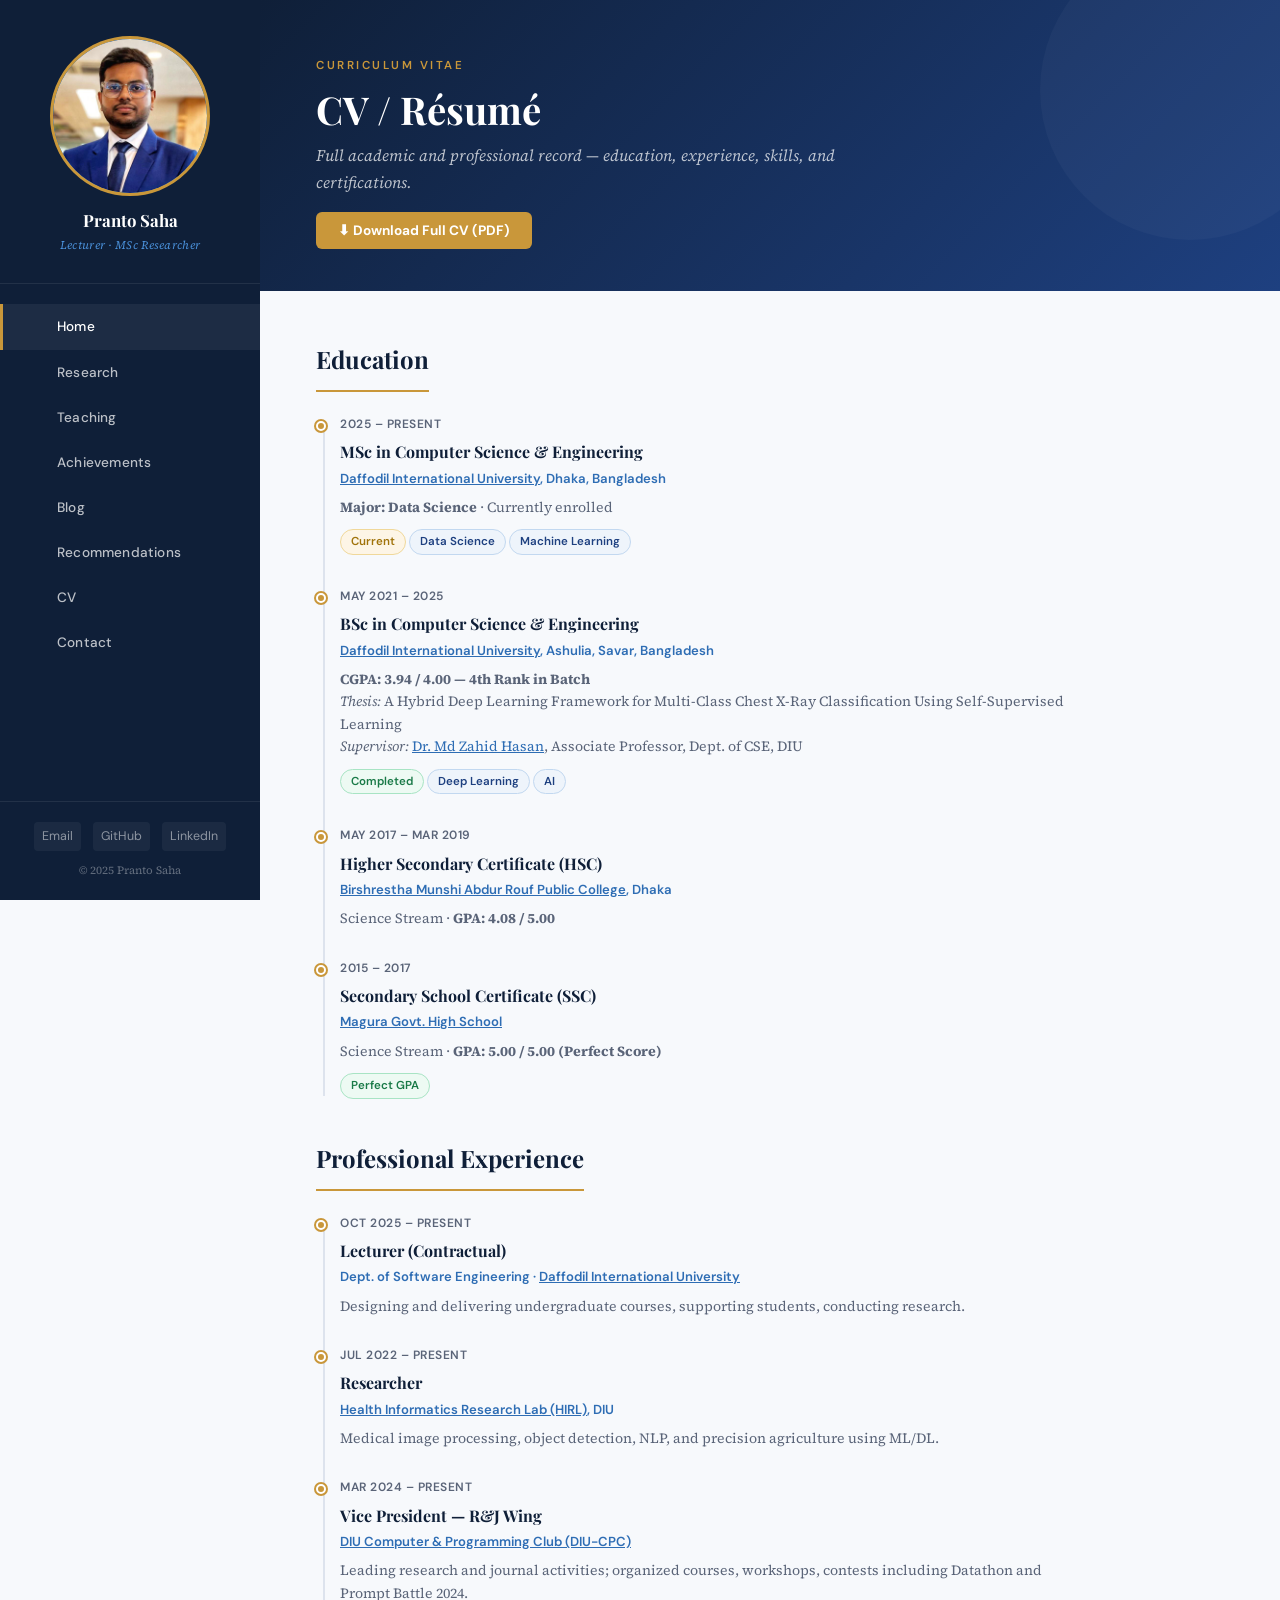
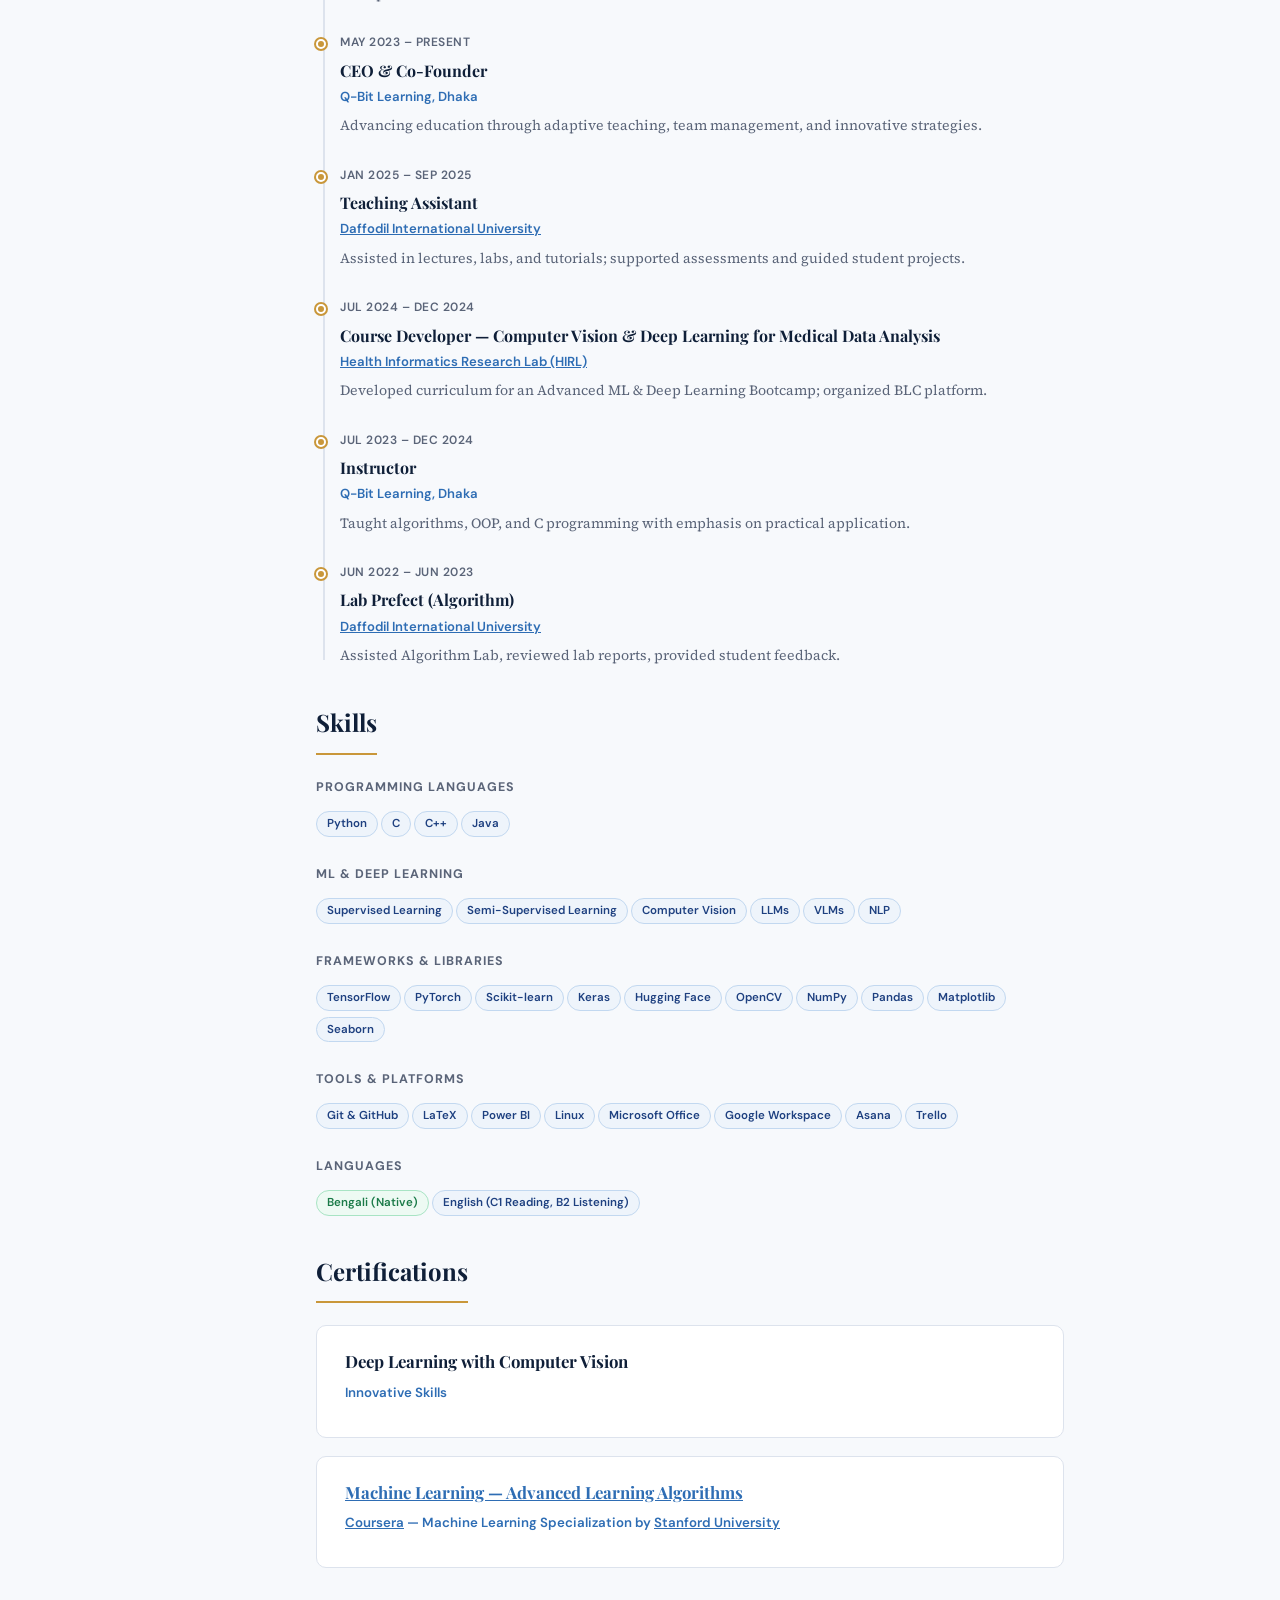
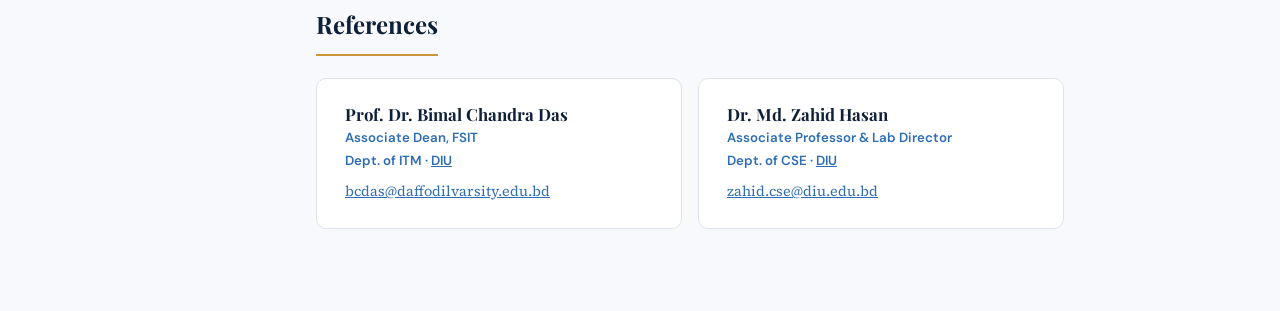
==== cv.html @ e4229731 "Add files via upload" ====
<!DOCTYPE html>
<html lang="en">
<head>
  <meta charset="UTF-8"><meta name="viewport" content="width=device-width, initial-scale=1.0">
  <title>CV — Pranto Saha</title>
  <link rel="preconnect" href="https://fonts.googleapis.com"><link rel="preconnect" href="https://fonts.gstatic.com" crossorigin>
  <link href="https://fonts.googleapis.com/css2?family=Playfair+Display:wght@400;700&family=Source+Serif+4:ital,wght@0,400;0,500;1,400&family=DM+Sans:wght@400;500;600;700&display=swap" rel="stylesheet">
  <link rel="stylesheet" href="style.css">
</head>
<body>
  <aside class="sidebar">
    <div class="sidebar-profile"><div class="sidebar-avatar"><img src="Profile_Photo.jpg" alt="Pranto Saha"></div><div><div class="sidebar-name">Pranto Saha</div><div class="sidebar-title">Lecturer · MSc Researcher</div></div></div>
    <nav class="sidebar-nav">
      <a href="index.html" class="active"><span class="nav-icon"></span> Home</a>
      <a href="research.html"><span class="nav-icon"></span> Research</a>
      <a href="teaching.html"><span class="nav-icon"></span> Teaching</a>
      <a href="achievements.html"><span class="nav-icon"></span> Achievements</a>
      <a href="blog.html"><span class="nav-icon"></span> Blog</a>
      <a href="recommendations.html"><span class="nav-icon"></span> Recommendations</a>
      <a href="cv.html"><span class="nav-icon"></span> CV</a>
      <a href="contact.html"><span class="nav-icon"></span> Contact</a>
    </nav>
    <div class="sidebar-footer"><div class="sidebar-social"><a href="mailto:saha15-4157@diu.edu.bd">Email</a><a href="https://github.com/prantosaha" target="_blank">GitHub</a><a href="https://linkedin.com/in/prantosaha" target="_blank">LinkedIn</a></div><p>© 2025 Pranto Saha</p></div>
  </aside>
  <main class="main">
    <div class="page-hero">
      <div class="page-hero-label">Curriculum Vitae</div>
      <h1>CV / Résumé</h1>
      <p>Full academic and professional record — education, experience, skills, and certifications.</p>
      <div style="margin-top:20px;">
        <a href="Pranto CV_03_03_2026.pdf" download style="background:var(--gold);color:#fff;font-family:'DM Sans',sans-serif;font-size:0.85rem;font-weight:700;padding:10px 22px;border-radius:6px;text-decoration:none;">⬇ Download Full CV (PDF)</a>
      </div>
    </div>
    <div class="content">

      <div style="margin-bottom:16px;"><div class="section-title">Education</div></div>
      <div class="timeline" style="margin-bottom:36px;">

        <div class="timeline-item">
          <div class="timeline-date">2025 – Present</div>
          <div class="timeline-title">MSc in Computer Science &amp; Engineering</div>
          <div class="timeline-org"><a href="https://daffodilvarsity.edu.bd/" target="_blank" style="color:var(--accent);">Daffodil International University</a>, Dhaka, Bangladesh</div>
          <div class="timeline-desc"><strong>Major: Data Science</strong> · Currently enrolled</div>
          <div style="margin-top:8px;"><span class="tag tag-gold">Current</span><span class="tag">Data Science</span><span class="tag">Machine Learning</span></div>
        </div>

        <div class="timeline-item">
          <div class="timeline-date">May 2021 – 2025</div>
          <div class="timeline-title">BSc in Computer Science &amp; Engineering</div>
          <div class="timeline-org"><a href="https://daffodilvarsity.edu.bd/" target="_blank" style="color:var(--accent);">Daffodil International University</a>, Ashulia, Savar, Bangladesh</div>
          <div class="timeline-desc"><strong>CGPA: 3.94 / 4.00 — 4th Rank in Batch</strong><br><em>Thesis:</em> A Hybrid Deep Learning Framework for Multi-Class Chest X-Ray Classification Using Self-Supervised Learning<br><em>Supervisor:</em> <a href="mailto:zahid.cse@diu.edu.bd" style="color:var(--accent);">Dr. Md Zahid Hasan</a>, Associate Professor, Dept. of CSE, DIU</div>
          <div style="margin-top:8px;"><span class="tag tag-green">Completed</span><span class="tag">Deep Learning</span><span class="tag">AI</span></div>
        </div>
        <div class="timeline-item">
          <div class="timeline-date">May 2017 – Mar 2019</div>
          <div class="timeline-title">Higher Secondary Certificate (HSC)</div>
          <div class="timeline-org"><a href="https://www.abdurroufcollege.ac.bd/" target="_blank" style="color:var(--accent);">Birshrestha Munshi Abdur Rouf Public College</a>, Dhaka</div>
          <div class="timeline-desc">Science Stream · <strong>GPA: 4.08 / 5.00</strong></div>
        </div>
        <div class="timeline-item">
          <div class="timeline-date">2015 – 2017</div>
          <div class="timeline-title">Secondary School Certificate (SSC)</div>
          <div class="timeline-org"><a href="https://maguragovthighschool.jessoreboard.gov.bd/" target="_blank" style="color:var(--accent);">Magura Govt. High School</a></div>
          <div class="timeline-desc">Science Stream · <strong>GPA: 5.00 / 5.00 (Perfect Score)</strong></div>
          <div style="margin-top:8px;"><span class="tag tag-green">Perfect GPA</span></div>
        </div>
      </div>

      <div style="margin-bottom:16px;"><div class="section-title">Professional Experience</div></div>
      <div class="timeline" style="margin-bottom:36px;">
        <div class="timeline-item">
          <div class="timeline-date">Oct 2025 – Present</div>
          <div class="timeline-title">Lecturer (Contractual)</div>
          <div class="timeline-org">Dept. of Software Engineering · <a href="https://daffodilvarsity.edu.bd/" target="_blank" style="color:var(--accent);">Daffodil International University</a></div>
          <div class="timeline-desc">Designing and delivering undergraduate courses, supporting students, conducting research.</div>
        </div>
        <div class="timeline-item">
          <div class="timeline-date">Jul 2022 – Present</div>
          <div class="timeline-title">Researcher</div>
          <div class="timeline-org"><a href="https://hirl.daffodilvarsity.edu.bd/" target="_blank" style="color:var(--accent);">Health Informatics Research Lab (HIRL)</a>, DIU</div>
          <div class="timeline-desc">Medical image processing, object detection, NLP, and precision agriculture using ML/DL.</div>
        </div>
        <div class="timeline-item">
          <div class="timeline-date">Mar 2024 – Present</div>
          <div class="timeline-title">Vice President — R&amp;J Wing</div>
          <div class="timeline-org"><a href="https://www.facebook.com/diucpc" target="_blank" style="color:var(--accent);">DIU Computer &amp; Programming Club (DIU-CPC)</a></div>
          <div class="timeline-desc">Leading research and journal activities; organized courses, workshops, contests including Datathon and Prompt Battle 2024.</div>
        </div>
        <div class="timeline-item">
          <div class="timeline-date">May 2023 – Present</div>
          <div class="timeline-title">CEO &amp; Co-Founder</div>
          <div class="timeline-org">Q-Bit Learning, Dhaka</div>
          <div class="timeline-desc">Advancing education through adaptive teaching, team management, and innovative strategies.</div>
        </div>
        <div class="timeline-item">
          <div class="timeline-date">Jan 2025 – Sep 2025</div>
          <div class="timeline-title">Teaching Assistant</div>
          <div class="timeline-org"><a href="https://daffodilvarsity.edu.bd/" target="_blank" style="color:var(--accent);">Daffodil International University</a></div>
          <div class="timeline-desc">Assisted in lectures, labs, and tutorials; supported assessments and guided student projects.</div>
        </div>
        <div class="timeline-item">
          <div class="timeline-date">Jul 2024 – Dec 2024</div>
          <div class="timeline-title">Course Developer — Computer Vision &amp; Deep Learning for Medical Data Analysis</div>
          <div class="timeline-org"><a href="https://hirl.daffodilvarsity.edu.bd/" target="_blank" style="color:var(--accent);">Health Informatics Research Lab (HIRL)</a></div>
          <div class="timeline-desc">Developed curriculum for an Advanced ML &amp; Deep Learning Bootcamp; organized BLC platform.</div>
        </div>
        <div class="timeline-item">
          <div class="timeline-date">Jul 2023 – Dec 2024</div>
          <div class="timeline-title">Instructor</div>
          <div class="timeline-org">Q-Bit Learning, Dhaka</div>
          <div class="timeline-desc">Taught algorithms, OOP, and C programming with emphasis on practical application.</div>
        </div>
        <div class="timeline-item">
          <div class="timeline-date">Jun 2022 – Jun 2023</div>
          <div class="timeline-title">Lab Prefect (Algorithm)</div>
          <div class="timeline-org"><a href="https://daffodilvarsity.edu.bd/" target="_blank" style="color:var(--accent);">Daffodil International University</a></div>
          <div class="timeline-desc">Assisted Algorithm Lab, reviewed lab reports, provided student feedback.</div>
        </div>
      </div>

      <div style="margin-bottom:16px;"><div class="section-title">Skills</div></div>
      <div style="margin-bottom:32px;">
        <div class="skills-group"><div class="skills-group-title">Programming Languages</div><span class="tag">Python</span><span class="tag">C</span><span class="tag">C++</span><span class="tag">Java</span></div>
        <div class="skills-group"><div class="skills-group-title">ML &amp; Deep Learning</div><span class="tag">Supervised Learning</span><span class="tag">Semi-Supervised Learning</span><span class="tag">Computer Vision</span><span class="tag">LLMs</span><span class="tag">VLMs</span><span class="tag">NLP</span></div>
        <div class="skills-group"><div class="skills-group-title">Frameworks &amp; Libraries</div><span class="tag">TensorFlow</span><span class="tag">PyTorch</span><span class="tag">Scikit-learn</span><span class="tag">Keras</span><span class="tag">Hugging Face</span><span class="tag">OpenCV</span><span class="tag">NumPy</span><span class="tag">Pandas</span><span class="tag">Matplotlib</span><span class="tag">Seaborn</span></div>
        <div class="skills-group"><div class="skills-group-title">Tools &amp; Platforms</div><span class="tag">Git &amp; GitHub</span><span class="tag">LaTeX</span><span class="tag">Power BI</span><span class="tag">Linux</span><span class="tag">Microsoft Office</span><span class="tag">Google Workspace</span><span class="tag">Asana</span><span class="tag">Trello</span></div>
        <div class="skills-group"><div class="skills-group-title">Languages</div><span class="tag tag-green">Bengali (Native)</span><span class="tag">English (C1 Reading, B2 Listening)</span></div>
      </div>

      <div style="margin-bottom:16px;"><div class="section-title">Certifications</div></div>
      <div class="card"><div class="card-header"><div class="card-title">Deep Learning with Computer Vision</div></div><div class="card-org">Innovative Skills</div></div>
      <div class="card"><div class="card-header"><div class="card-title"><a href="https://www.coursera.org/specializations/machine-learning-introduction" target="_blank" style="color:var(--accent);">Machine Learning — Advanced Learning Algorithms</a></div></div><div class="card-org"><a href="https://www.coursera.org" target="_blank" style="color:var(--accent);">Coursera</a> — Machine Learning Specialization by <a href="https://www.stanford.edu/" target="_blank" style="color:var(--accent);">Stanford University</a></div></div>

      <div style="margin-top:36px;margin-bottom:16px;"><div class="section-title">References</div></div>
      <div style="display:grid;grid-template-columns:repeat(auto-fill,minmax(280px,1fr));gap:16px;">
        <div class="card">
          <div class="card-title">Prof. Dr. Bimal Chandra Das</div>
          <div class="card-org">Associate Dean, FSIT <br>Dept. of ITM · <a href="https://daffodilvarsity.edu.bd/" target="_blank" style="color:var(--accent);">DIU</a></div>
          <div class="card-body"><a href="mailto:bcdas@daffodilvarsity.edu.bd" style="color:var(--accent);">bcdas@daffodilvarsity.edu.bd</a></div>
        </div>
        <div class="card">
          <div class="card-title">Dr. Md. Zahid Hasan</div>
          <div class="card-org">Associate Professor &amp; Lab Director <br>Dept. of CSE · <a href="https://daffodilvarsity.edu.bd/" target="_blank" style="color:var(--accent);">DIU</a></div>
          <div class="card-body"><a href="mailto:zahid.cse@diu.edu.bd" style="color:var(--accent);">zahid.cse@diu.edu.bd</a></div>
        </div>
      </div>

    </div>
  </main>
</body>
</html>
---- style.css ----
/* ===== CSS Variables ===== */
:root {
  --navy: #0f1f38;
  --blue: #1e4080;
  --accent: #2e6db4;
  --accent-light: #4a90d9;
  --gold: #c9973a;
  --text: #1a1a2e;
  --text-muted: #5a6478;
  --bg: #f7f9fc;
  --white: #ffffff;
  --border: #dde3ed;
  --card-bg: #ffffff;
  --sidebar-width: 260px;
}

/* ===== Reset ===== */
*, *::before, *::after { box-sizing: border-box; margin: 0; padding: 0; }
html { scroll-behavior: smooth; }
body {
  font-family: 'Source Serif 4', Georgia, serif;
  background: var(--bg);
  color: var(--text);
  line-height: 1.7;
  display: flex;
  min-height: 100vh;
}

/* ===== Sidebar ===== */
.sidebar {
  width: var(--sidebar-width);
  background: var(--navy);
  color: #fff;
  position: fixed;
  top: 0; left: 0; bottom: 0;
  display: flex;
  flex-direction: column;
  padding: 0;
  z-index: 100;
  overflow-y: auto;
}

.sidebar-profile {
  padding: 36px 24px 28px;
  border-bottom: 1px solid rgba(255,255,255,0.08);
  text-align: center;
}
.sidebar-avatar {
  width: 160px; height: 160px;
  border-radius: 50%;
  background: var(--accent);
  display: flex; align-items: center; justify-content: center;
  font-family: 'Playfair Display', serif;
  font-size: 28px; font-weight: 700;
  color: #fff;
  margin: 0 auto 14px;
  letter-spacing: 1px;
  border: 3px solid var(--gold);
  overflow: hidden;
  flex-shrink: 0;
}
.sidebar-avatar img {
  width: 100%; height: 100%;
  object-fit: cover;
  object-position: center top;
  border-radius: 50%;
}
.profile-card {
  display: flex;
  align-items: flex-start;
  gap: 32px;
  margin-bottom: 36px;
  flex-wrap: wrap;
}
.profile-photo {
  width: 160px;
  height: 160px;
  border-radius: 50%;
  object-fit: cover;
  object-position: center top;
  border: 4px solid var(--gold);
  box-shadow: 0 8px 32px rgba(15,31,56,0.15);
  flex-shrink: 0;
}
.profile-info { flex: 1; min-width: 220px; }
.sidebar-name {
  font-family: 'Playfair Display', serif;
  font-size: 1.05rem;
  font-weight: 700;
  color: #fff;
  line-height: 1.3;
  margin-bottom: 4px;
}
.sidebar-title {
  font-size: 0.72rem;
  color: var(--accent-light);
  font-style: italic;
  letter-spacing: 0.3px;
}

.sidebar-nav {
  padding: 20px 0;
  flex: 1;
}
.sidebar-nav a {
  display: flex;
  align-items: center;
  gap: 10px;
  padding: 11px 24px;
  color: rgba(255,255,255,0.72);
  text-decoration: none;
  font-family: 'DM Sans', sans-serif;
  font-size: 0.85rem;
  font-weight: 500;
  letter-spacing: 0.2px;
  transition: all 0.2s;
  border-left: 3px solid transparent;
}
.sidebar-nav a:hover,
.sidebar-nav a.active {
  color: #fff;
  background: rgba(255,255,255,0.06);
  border-left-color: var(--gold);
}
.sidebar-nav a .nav-icon { font-size: 1rem; width: 20px; text-align: center; }

.sidebar-footer {
  padding: 20px 24px;
  border-top: 1px solid rgba(255,255,255,0.08);
}
.sidebar-footer p {
  font-size: 0.7rem;
  color: rgba(255,255,255,0.35);
  text-align: center;
}
.sidebar-social {
  display: flex;
  justify-content: center;
  gap: 12px;
  margin-bottom: 10px;
}
.sidebar-social a {
  color: rgba(255,255,255,0.5);
  font-size: 0.78rem;
  text-decoration: none;
  transition: color 0.2s;
  padding: 4px 8px;
  border-radius: 4px;
  background: rgba(255,255,255,0.05);
  font-family: 'DM Sans', sans-serif;
}
.sidebar-social a:hover { color: var(--gold); background: rgba(255,255,255,0.1); }

/* ===== Main Content ===== */
.main {
  margin-left: var(--sidebar-width);
  flex: 1;
  min-height: 100vh;
}

/* ===== Page Hero ===== */
.page-hero {
  background: linear-gradient(135deg, var(--navy) 0%, var(--blue) 100%);
  color: #fff;
  padding: 56px 56px 48px;
  position: relative;
  overflow: hidden;
}
.page-hero::after {
  content: '';
  position: absolute;
  right: -60px; top: -60px;
  width: 300px; height: 300px;
  border-radius: 50%;
  background: rgba(255,255,255,0.03);
  pointer-events: none;
}
.page-hero-label {
  font-family: 'DM Sans', sans-serif;
  font-size: 0.72rem;
  font-weight: 600;
  text-transform: uppercase;
  letter-spacing: 2.5px;
  color: var(--gold);
  margin-bottom: 10px;
}
.page-hero h1 {
  font-family: 'Playfair Display', serif;
  font-size: 2.4rem;
  font-weight: 700;
  line-height: 1.2;
  margin-bottom: 10px;
}
.page-hero p {
  font-size: 1rem;
  color: rgba(255,255,255,0.72);
  max-width: 560px;
  font-style: italic;
}

/* ===== Content Area ===== */
.content {
  padding: 48px 56px 64px;
  max-width: 860px;
}

/* ===== Section Headings ===== */
.section-title {
  font-family: 'Playfair Display', serif;
  font-size: 1.5rem;
  font-weight: 700;
  color: var(--navy);
  margin-bottom: 6px;
  padding-bottom: 10px;
  border-bottom: 2px solid var(--gold);
  display: inline-block;
}
.section-subtitle { 
  font-size: 0.88rem; 
  color: var(--text-muted); 
  margin-bottom: 28px;
  font-family: 'DM Sans', sans-serif;
}

/* ===== Cards ===== */
.card {
  background: var(--card-bg);
  border: 1px solid var(--border);
  border-radius: 10px;
  padding: 24px 28px;
  margin-bottom: 18px;
  transition: box-shadow 0.2s, transform 0.2s;
}
.card:hover { box-shadow: 0 4px 20px rgba(15,31,56,0.08); transform: translateY(-1px); }

.card-header {
  display: flex;
  justify-content: space-between;
  align-items: flex-start;
  gap: 12px;
  margin-bottom: 8px;
}
.card-title {
  font-family: 'Playfair Display', serif;
  font-size: 1.05rem;
  font-weight: 700;
  color: var(--navy);
  line-height: 1.4;
}
.card-meta {
  font-family: 'DM Sans', sans-serif;
  font-size: 0.78rem;
  color: var(--text-muted);
  white-space: nowrap;
  padding-top: 3px;
}
.card-org {
  font-family: 'DM Sans', sans-serif;
  font-size: 0.83rem;
  color: var(--accent);
  font-weight: 600;
  margin-bottom: 8px;
}
.card-body {
  font-size: 0.9rem;
  color: var(--text-muted);
  line-height: 1.65;
}

/* ===== Tags / Badges ===== */
.tag {
  display: inline-block;
  background: #eef4fb;
  color: var(--blue);
  border: 1px solid #c2d8f0;
  font-family: 'DM Sans', sans-serif;
  font-size: 0.72rem;
  font-weight: 600;
  padding: 2px 10px;
  border-radius: 20px;
  margin: 3px 3px 3px 0;
}
.tag-gold {
  background: #fdf5e6;
  color: #a0730a;
  border-color: #f0d89a;
}
.tag-green {
  background: #edfaf3;
  color: #1a7a48;
  border-color: #a8e4c4;
}
.tag-red {
  background: #fdeaea;
  color: #a01a1a;
  border-color: #f0a8a8;
}

/* ===== Status Pill ===== */
.status-pill {
  display: inline-flex;
  align-items: center;
  gap: 5px;
  font-family: 'DM Sans', sans-serif;
  font-size: 0.72rem;
  font-weight: 600;
  padding: 3px 10px;
  border-radius: 20px;
}
.status-pill.published { background: #edfaf3; color: #1a7a48; }
.status-pill.review { background: #fff8e6; color: #a07010; }
.status-pill.submitted { background: #f0f4ff; color: #3050a0; }

/* ===== Timeline ===== */
.timeline { position: relative; padding-left: 24px; }
.timeline::before {
  content: '';
  position: absolute;
  left: 7px; top: 6px; bottom: 6px;
  width: 2px;
  background: var(--border);
}
.timeline-item {
  position: relative;
  margin-bottom: 28px;
}
.timeline-item::before {
  content: '';
  position: absolute;
  left: -24px; top: 7px;
  width: 10px; height: 10px;
  border-radius: 50%;
  background: var(--gold);
  border: 2px solid var(--white);
  box-shadow: 0 0 0 2px var(--gold);
}
.timeline-date {
  font-family: 'DM Sans', sans-serif;
  font-size: 0.75rem;
  font-weight: 600;
  color: var(--text-muted);
  text-transform: uppercase;
  letter-spacing: 0.5px;
  margin-bottom: 4px;
}
.timeline-title {
  font-family: 'Playfair Display', serif;
  font-size: 1rem;
  font-weight: 700;
  color: var(--navy);
  margin-bottom: 2px;
}
.timeline-org {
  font-family: 'DM Sans', sans-serif;
  font-size: 0.82rem;
  color: var(--accent);
  font-weight: 600;
  margin-bottom: 6px;
}
.timeline-desc {
  font-size: 0.88rem;
  color: var(--text-muted);
  line-height: 1.6;
}

/* ===== Info Grid ===== */
.info-grid {
  display: grid;
  grid-template-columns: repeat(auto-fill, minmax(240px, 1fr));
  gap: 16px;
  margin-bottom: 32px;
}
.info-item {
  display: flex;
  align-items: flex-start;
  gap: 12px;
  padding: 16px 18px;
  background: var(--card-bg);
  border: 1px solid var(--border);
  border-radius: 8px;
}
.info-icon {
  font-size: 1.2rem;
  padding-top: 2px;
}
.info-label {
  font-family: 'DM Sans', sans-serif;
  font-size: 0.72rem;
  font-weight: 700;
  text-transform: uppercase;
  letter-spacing: 0.5px;
  color: var(--text-muted);
  margin-bottom: 2px;
}
.info-value {
  font-size: 0.88rem;
  color: var(--text);
  font-weight: 500;
}
.info-value a { color: var(--accent); text-decoration: none; }
.info-value a:hover { text-decoration: underline; }

/* ===== Skills Grid ===== */
.skills-group { margin-bottom: 24px; }
.skills-group-title {
  font-family: 'DM Sans', sans-serif;
  font-size: 0.78rem;
  font-weight: 700;
  text-transform: uppercase;
  letter-spacing: 1px;
  color: var(--text-muted);
  margin-bottom: 10px;
}

/* ===== Pub list ===== */
.pub-item {
  padding: 20px 24px;
  background: var(--card-bg);
  border: 1px solid var(--border);
  border-left: 4px solid var(--accent);
  border-radius: 0 8px 8px 0;
  margin-bottom: 16px;
  transition: box-shadow 0.2s;
}
.pub-item:hover { box-shadow: 0 4px 16px rgba(15,31,56,0.07); }
.pub-item.ieee { border-left-color: var(--gold); }
.pub-title {
  font-family: 'Playfair Display', serif;
  font-size: 1rem;
  font-weight: 700;
  color: var(--navy);
  margin-bottom: 6px;
  line-height: 1.4;
}
.pub-authors {
  font-size: 0.83rem;
  color: var(--text-muted);
  margin-bottom: 5px;
  font-style: italic;
}
.pub-venue {
  font-family: 'DM Sans', sans-serif;
  font-size: 0.8rem;
  color: var(--accent);
  font-weight: 600;
  margin-bottom: 8px;
}
.pub-actions { display: flex; gap: 10px; margin-top: 10px; flex-wrap: wrap; }
.pub-link {
  font-family: 'DM Sans', sans-serif;
  font-size: 0.75rem;
  font-weight: 600;
  color: var(--accent);
  text-decoration: none;
  padding: 3px 10px;
  border: 1px solid var(--accent);
  border-radius: 4px;
  transition: all 0.2s;
}
.pub-link:hover { background: var(--accent); color: #fff; }

/* ===== Stat Boxes ===== */
.stat-row {
  display: flex;
  gap: 16px;
  margin-bottom: 32px;
  flex-wrap: wrap;
}
.stat-box {
  background: var(--navy);
  color: #fff;
  border-radius: 10px;
  padding: 20px 24px;
  flex: 1;
  min-width: 130px;
  text-align: center;
}
.stat-num {
  font-family: 'Playfair Display', serif;
  font-size: 2rem;
  font-weight: 700;
  color: var(--gold);
  line-height: 1;
  margin-bottom: 4px;
}
.stat-label {
  font-family: 'DM Sans', sans-serif;
  font-size: 0.72rem;
  font-weight: 600;
  text-transform: uppercase;
  letter-spacing: 0.5px;
  color: rgba(255,255,255,0.6);
}

/* ===== Award Items ===== */
.award-item {
  display: flex;
  gap: 16px;
  align-items: flex-start;
  padding: 16px 20px;
  background: var(--card-bg);
  border: 1px solid var(--border);
  border-radius: 8px;
  margin-bottom: 12px;
}
.award-icon { font-size: 1.5rem; }
.award-title {
  font-weight: 700;
  font-family: 'Playfair Display', serif;
  color: var(--navy);
  font-size: 0.95rem;
  margin-bottom: 3px;
}
.award-detail {
  font-size: 0.83rem;
  color: var(--text-muted);
  font-family: 'DM Sans', sans-serif;
}

/* ===== Contact Form Area ===== */
.contact-link {
  display: flex;
  align-items: center;
  gap: 16px;
  padding: 18px 22px;
  background: var(--card-bg);
  border: 1px solid var(--border);
  border-radius: 10px;
  margin-bottom: 14px;
  text-decoration: none;
  color: var(--text);
  transition: box-shadow 0.2s, border-color 0.2s;
}
.contact-link:hover { box-shadow: 0 4px 16px rgba(15,31,56,0.1); border-color: var(--accent); }
.contact-link-icon { font-size: 1.4rem; }
.contact-link-label {
  font-family: 'DM Sans', sans-serif;
  font-size: 0.75rem;
  font-weight: 700;
  text-transform: uppercase;
  letter-spacing: 0.5px;
  color: var(--text-muted);
}
.contact-link-value {
  font-size: 0.9rem;
  color: var(--accent);
  font-weight: 500;
}

/* ===== About Bio ===== */
.bio-section {
  font-size: 0.97rem;
  line-height: 1.8;
  color: var(--text);
  margin-bottom: 24px;
}
.bio-section p { margin-bottom: 14px; }
.bio-section strong { color: var(--navy); }

/* ===== Modal / Popup ===== */
.modal-overlay {
  display: none;
  position: fixed;
  inset: 0;
  background: rgba(10,20,40,0.65);
  z-index: 9999;
  align-items: center;
  justify-content: center;
  padding: 24px;
  backdrop-filter: blur(3px);
}
.modal-overlay.open { display: flex; }
.modal-box {
  background: var(--white);
  border-radius: 14px;
  max-width: 680px;
  width: 100%;
  max-height: 85vh;
  overflow-y: auto;
  box-shadow: 0 24px 80px rgba(10,20,40,0.22);
  animation: modalIn 0.22s ease;
}
@keyframes modalIn {
  from { opacity: 0; transform: translateY(18px) scale(0.97); }
  to   { opacity: 1; transform: none; }
}
.modal-header {
  display: flex;
  justify-content: space-between;
  align-items: flex-start;
  padding: 24px 28px 16px;
  border-bottom: 1px solid var(--border);
  gap: 16px;
}
.modal-title {
  font-family: 'Playfair Display', serif;
  font-size: 1.05rem;
  font-weight: 700;
  color: var(--navy);
  line-height: 1.4;
}
.modal-close {
  background: none;
  border: none;
  font-size: 1.4rem;
  cursor: pointer;
  color: var(--text-muted);
  line-height: 1;
  padding: 2px 6px;
  border-radius: 4px;
  flex-shrink: 0;
  transition: background 0.15s;
}
.modal-close:hover { background: #f0f2f7; }
.modal-body {
  padding: 20px 28px 28px;
  font-size: 0.92rem;
  line-height: 1.75;
  color: var(--text);
}
.modal-body p { margin-bottom: 12px; }
.modal-body strong { color: var(--navy); }
.modal-label {
  font-family: 'DM Sans', sans-serif;
  font-size: 0.72rem;
  font-weight: 700;
  text-transform: uppercase;
  letter-spacing: 1px;
  color: var(--text-muted);
  margin-bottom: 8px;
}

/* ===== Blog Cards ===== */
.blog-card {
  background: var(--card-bg);
  border: 1px solid var(--border);
  border-radius: 10px;
  overflow: hidden;
  margin-bottom: 20px;
  transition: box-shadow 0.2s, transform 0.2s;
  display: flex;
  flex-direction: column;
}
.blog-card:hover { box-shadow: 0 6px 24px rgba(15,31,56,0.1); transform: translateY(-2px); }
.blog-card-body { padding: 22px 26px; flex: 1; }
.blog-card-source {
  font-family: 'DM Sans', sans-serif;
  font-size: 0.7rem;
  font-weight: 700;
  text-transform: uppercase;
  letter-spacing: 1.5px;
  margin-bottom: 8px;
}
.blog-card-source.linkedin { color: #0a66c2; }
.blog-card-source.journal { color: var(--gold); }
.blog-card-source.medium { color: #333; }
.blog-card-source.facebook { color: #1877f2; }
.blog-card-title {
  font-family: 'Playfair Display', serif;
  font-size: 1.08rem;
  font-weight: 700;
  color: var(--navy);
  margin-bottom: 8px;
  line-height: 1.4;
}
.blog-card-excerpt {
  font-size: 0.88rem;
  color: var(--text-muted);
  line-height: 1.65;
  margin-bottom: 14px;
}
.blog-card-footer {
  display: flex;
  justify-content: space-between;
  align-items: center;
  padding: 12px 26px;
  background: #f9fafc;
  border-top: 1px solid var(--border);
  flex-wrap: wrap;
  gap: 8px;
}
.blog-card-date {
  font-family: 'DM Sans', sans-serif;
  font-size: 0.75rem;
  color: var(--text-muted);
}
.blog-read-link {
  font-family: 'DM Sans', sans-serif;
  font-size: 0.78rem;
  font-weight: 700;
  color: var(--accent);
  text-decoration: none;
  padding: 5px 14px;
  border: 1px solid var(--accent);
  border-radius: 4px;
  transition: all 0.2s;
}
.blog-read-link:hover { background: var(--accent); color: #fff; }
.blog-grid {
  display: grid;
  grid-template-columns: repeat(auto-fill, minmax(300px,1fr));
  gap: 20px;
}

/* ===== Testimonials ===== */
.testimonial-card {
  background: var(--card-bg);
  border: 1px solid var(--border);
  border-radius: 12px;
  padding: 24px 26px;
  margin-bottom: 18px;
  position: relative;
}
.testimonial-quote {
  font-size: 3rem;
  color: var(--gold);
  line-height: 1;
  font-family: 'Playfair Display', serif;
  margin-bottom: 8px;
  opacity: 0.6;
}
.testimonial-text {
  font-size: 0.93rem;
  color: var(--text);
  line-height: 1.75;
  font-style: italic;
  margin-bottom: 18px;
}
.testimonial-author {
  display: flex;
  align-items: center;
  gap: 12px;
}
.testimonial-avatar {
  width: 44px; height: 44px;
  border-radius: 50%;
  background: var(--navy);
  display: flex; align-items: center; justify-content: center;
  font-family: 'Playfair Display', serif;
  font-weight: 700;
  color: #fff;
  font-size: 0.85rem;
  flex-shrink: 0;
}
.testimonial-name {
  font-family: 'DM Sans', sans-serif;
  font-weight: 700;
  font-size: 0.88rem;
  color: var(--navy);
}
.testimonial-role {
  font-family: 'DM Sans', sans-serif;
  font-size: 0.75rem;
  color: var(--text-muted);
}

/* ===== Certificate / Gallery Grid ===== */
.cert-grid {
  display: grid;
  grid-template-columns: repeat(auto-fill, minmax(240px,1fr));
  gap: 16px;
  margin-bottom: 32px;
}
.cert-card {
  background: var(--card-bg);
  border: 1px solid var(--border);
  border-radius: 10px;
  overflow: hidden;
  transition: box-shadow 0.2s, transform 0.2s;
  cursor: pointer;
}
.cert-card:hover { box-shadow: 0 6px 20px rgba(15,31,56,0.12); transform: translateY(-2px); }
.cert-thumb {
  height: 130px;
  background: linear-gradient(135deg, var(--navy), var(--blue));
  display: flex;
  align-items: center;
  justify-content: center;
  font-size: 2.5rem;
  position: relative;
}
.cert-thumb img { width: 100%; height: 100%; object-fit: cover; }
.cert-info { padding: 14px 16px; }
.cert-title {
  font-family: 'DM Sans', sans-serif;
  font-size: 0.83rem;
  font-weight: 700;
  color: var(--navy);
  margin-bottom: 4px;
  line-height: 1.3;
}
.cert-issuer {
  font-size: 0.75rem;
  color: var(--text-muted);
  font-family: 'DM Sans', sans-serif;
}
.cert-year {
  font-size: 0.72rem;
  color: var(--gold);
  font-weight: 700;
  margin-top: 4px;
  font-family: 'DM Sans', sans-serif;
}

/* ===== Public Note / Comment Form ===== */
.public-note-form {
  background: var(--card-bg);
  border: 1px solid var(--border);
  border-radius: 12px;
  padding: 28px 30px;
  margin-bottom: 32px;
}
.form-row { margin-bottom: 16px; }
.form-label {
  display: block;
  font-family: 'DM Sans', sans-serif;
  font-size: 0.78rem;
  font-weight: 700;
  color: var(--text-muted);
  text-transform: uppercase;
  letter-spacing: 0.5px;
  margin-bottom: 6px;
}
.form-input, .form-textarea, .form-select {
  width: 100%;
  padding: 10px 14px;
  font-family: 'DM Sans', sans-serif;
  font-size: 0.88rem;
  color: var(--text);
  background: #f9fafc;
  border: 1px solid var(--border);
  border-radius: 7px;
  outline: none;
  transition: border-color 0.2s, box-shadow 0.2s;
}
.form-input:focus, .form-textarea:focus, .form-select:focus {
  border-color: var(--accent);
  box-shadow: 0 0 0 3px rgba(46,109,180,0.1);
  background: #fff;
}
.form-textarea { resize: vertical; min-height: 110px; line-height: 1.6; }
.form-grid { display: grid; grid-template-columns: 1fr 1fr; gap: 16px; }
.btn-primary {
  background: var(--navy);
  color: #fff;
  font-family: 'DM Sans', sans-serif;
  font-size: 0.88rem;
  font-weight: 700;
  padding: 11px 28px;
  border: none;
  border-radius: 7px;
  cursor: pointer;
  transition: background 0.2s;
  letter-spacing: 0.2px;
}
.btn-primary:hover { background: var(--blue); }
.form-success {
  display: none;
  background: #edfaf3;
  border: 1px solid #a8e4c4;
  border-radius: 8px;
  padding: 14px 18px;
  font-family: 'DM Sans', sans-serif;
  font-size: 0.88rem;
  color: #1a7a48;
  margin-top: 14px;
}

/* ===== News Timeline on Home ===== */
.news-item {
  display: flex;
  gap: 18px;
  padding: 16px 0;
  border-bottom: 1px solid var(--border);
}
.news-item:last-child { border-bottom: none; }
.news-date-col {
  flex-shrink: 0;
  width: 90px;
  font-family: 'DM Sans', sans-serif;
  font-size: 0.72rem;
  font-weight: 700;
  color: var(--text-muted);
  text-transform: uppercase;
  letter-spacing: 0.4px;
  padding-top: 3px;
}
.news-badge {
  display: inline-block;
  font-family: 'DM Sans', sans-serif;
  font-size: 0.68rem;
  font-weight: 700;
  padding: 2px 8px;
  border-radius: 20px;
  margin-bottom: 5px;
}
.news-badge.pub { background: #edfaf3; color: #1a7a48; }
.news-badge.award { background: #fdf5e6; color: #a0730a; }
.news-badge.position { background: #eef4fb; color: var(--blue); }
.news-badge.event { background: #f5edfb; color: #6a1a8a; }
.news-title {
  font-weight: 700;
  font-size: 0.92rem;
  color: var(--navy);
  margin-bottom: 3px;
  line-height: 1.4;
}
.news-desc {
  font-size: 0.83rem;
  color: var(--text-muted);
  line-height: 1.55;
}

/* ===== LOR Card ===== */
.lor-card {
  display: flex;
  align-items: center;
  justify-content: space-between;
  gap: 16px;
  padding: 18px 22px;
  background: var(--card-bg);
  border: 1px solid var(--border);
  border-radius: 10px;
  margin-bottom: 12px;
  flex-wrap: wrap;
}
.lor-info { display: flex; gap: 14px; align-items: center; }
.lor-icon { font-size: 1.6rem; }
.lor-name {
  font-family: 'Playfair Display', serif;
  font-weight: 700;
  font-size: 0.95rem;
  color: var(--navy);
}
.lor-role {
  font-family: 'DM Sans', sans-serif;
  font-size: 0.78rem;
  color: var(--text-muted);
}
.lor-btn {
  font-family: 'DM Sans', sans-serif;
  font-size: 0.78rem;
  font-weight: 700;
  padding: 7px 18px;
  background: var(--navy);
  color: #fff;
  border: none;
  border-radius: 6px;
  cursor: pointer;
  transition: background 0.2s;
  white-space: nowrap;
}
.lor-btn:hover { background: var(--blue); }

/* ===== Abstract Btn ===== */
.abstract-btn {
  font-family: 'DM Sans', sans-serif;
  font-size: 0.75rem;
  font-weight: 700;
  padding: 4px 12px;
  background: var(--navy);
  color: #fff;
  border: none;
  border-radius: 4px;
  cursor: pointer;
  transition: background 0.18s;
}
.abstract-btn:hover { background: var(--blue); }

/* ===== Responsive ===== */
@media (max-width: 900px) {
  body { flex-direction: column; }
  .sidebar {
    position: relative;
    width: 100%;
    flex-direction: row;
    flex-wrap: wrap;
    padding: 0;
  }
  .sidebar-profile { 
    display: flex; align-items: center; gap: 16px; 
    text-align: left; padding: 16px 20px;
    flex: 1;
  }
  .sidebar-avatar { width: 48px; height: 48px; font-size: 16px; margin: 0; flex-shrink: 0; }
  .sidebar-nav { display: flex; flex-wrap: wrap; padding: 0; flex-basis: 100%; border-top: 1px solid rgba(255,255,255,0.08); }
  .sidebar-nav a { padding: 10px 16px; font-size: 0.78rem; }
  .sidebar-footer { display: none; }
  .main { margin-left: 0; }
  .page-hero { padding: 36px 28px 28px; }
  .page-hero h1 { font-size: 1.8rem; }
  .content { padding: 32px 28px 48px; }
}

@media (max-width: 600px) {
  .page-hero { padding: 24px 20px; }
  .content { padding: 24px 20px 40px; }
  .card-header { flex-direction: column; gap: 4px; }
  .stat-box { min-width: 100px; padding: 14px 16px; }
}
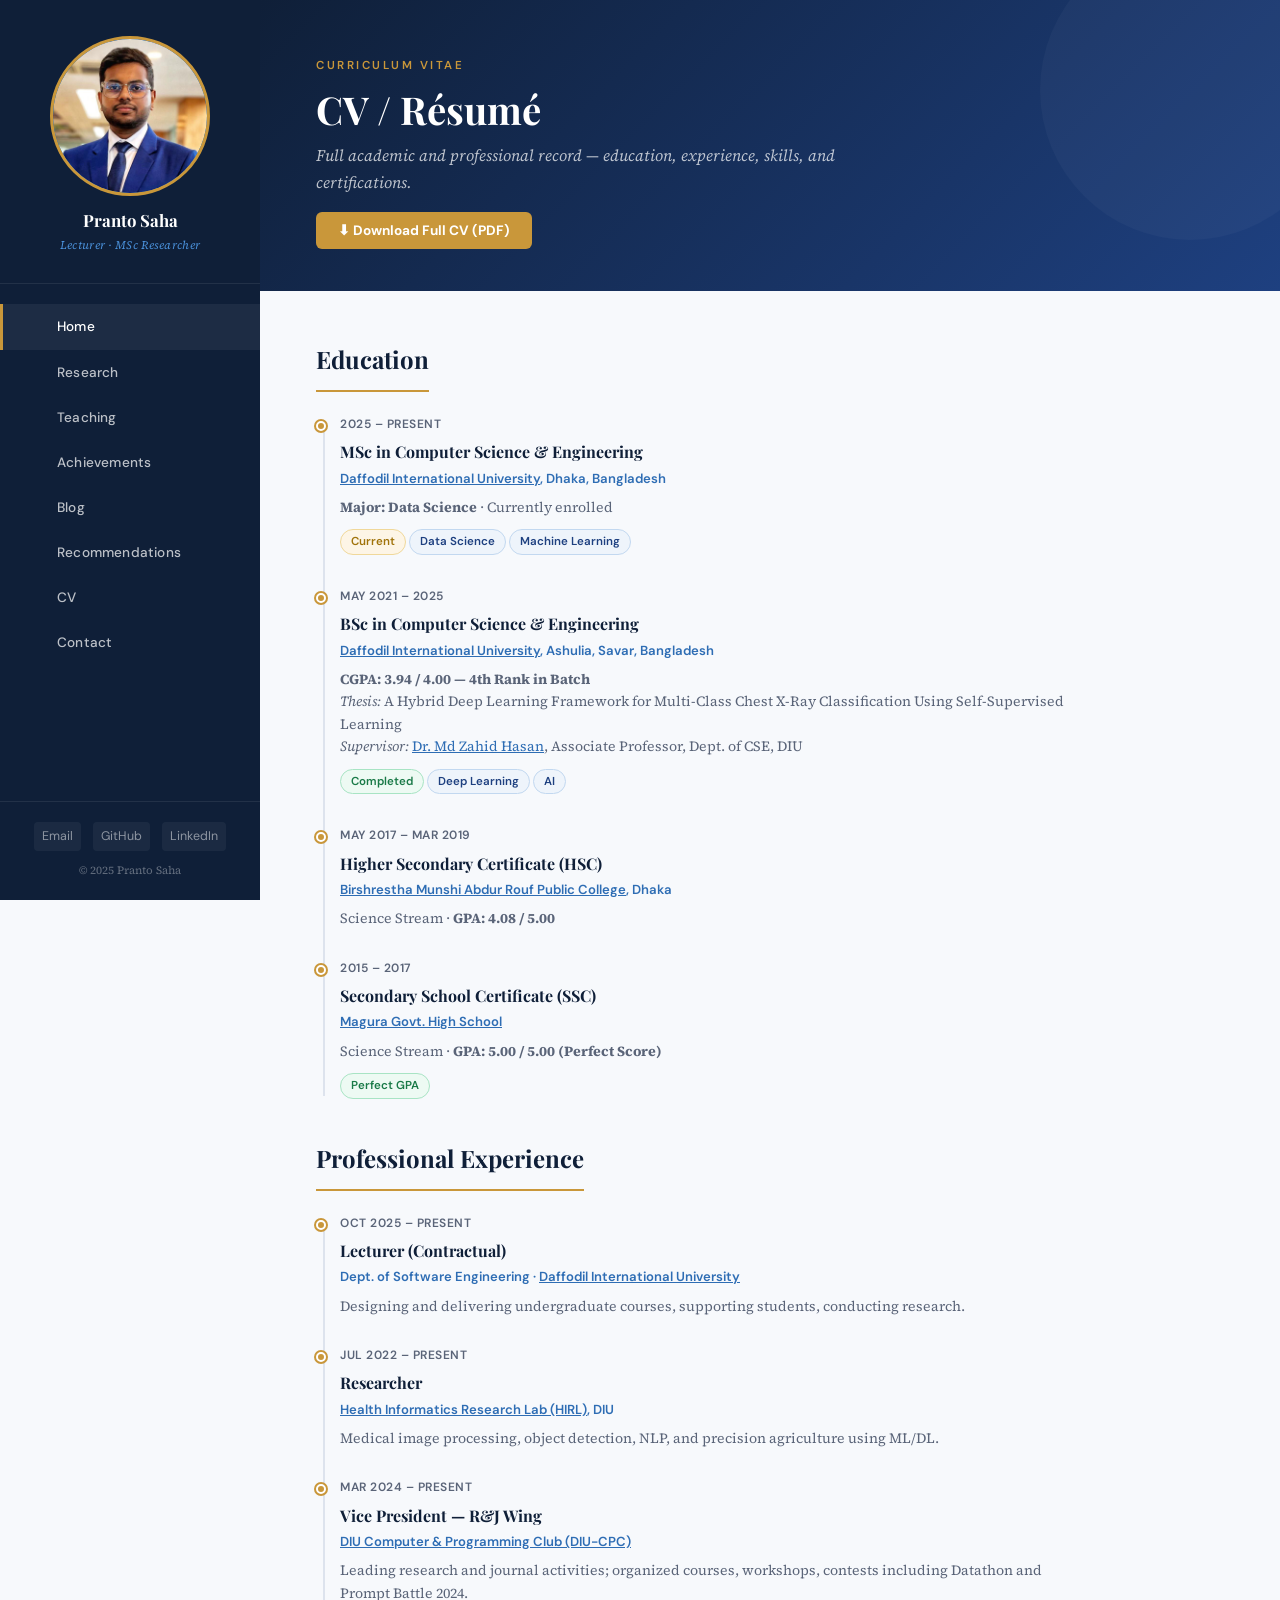
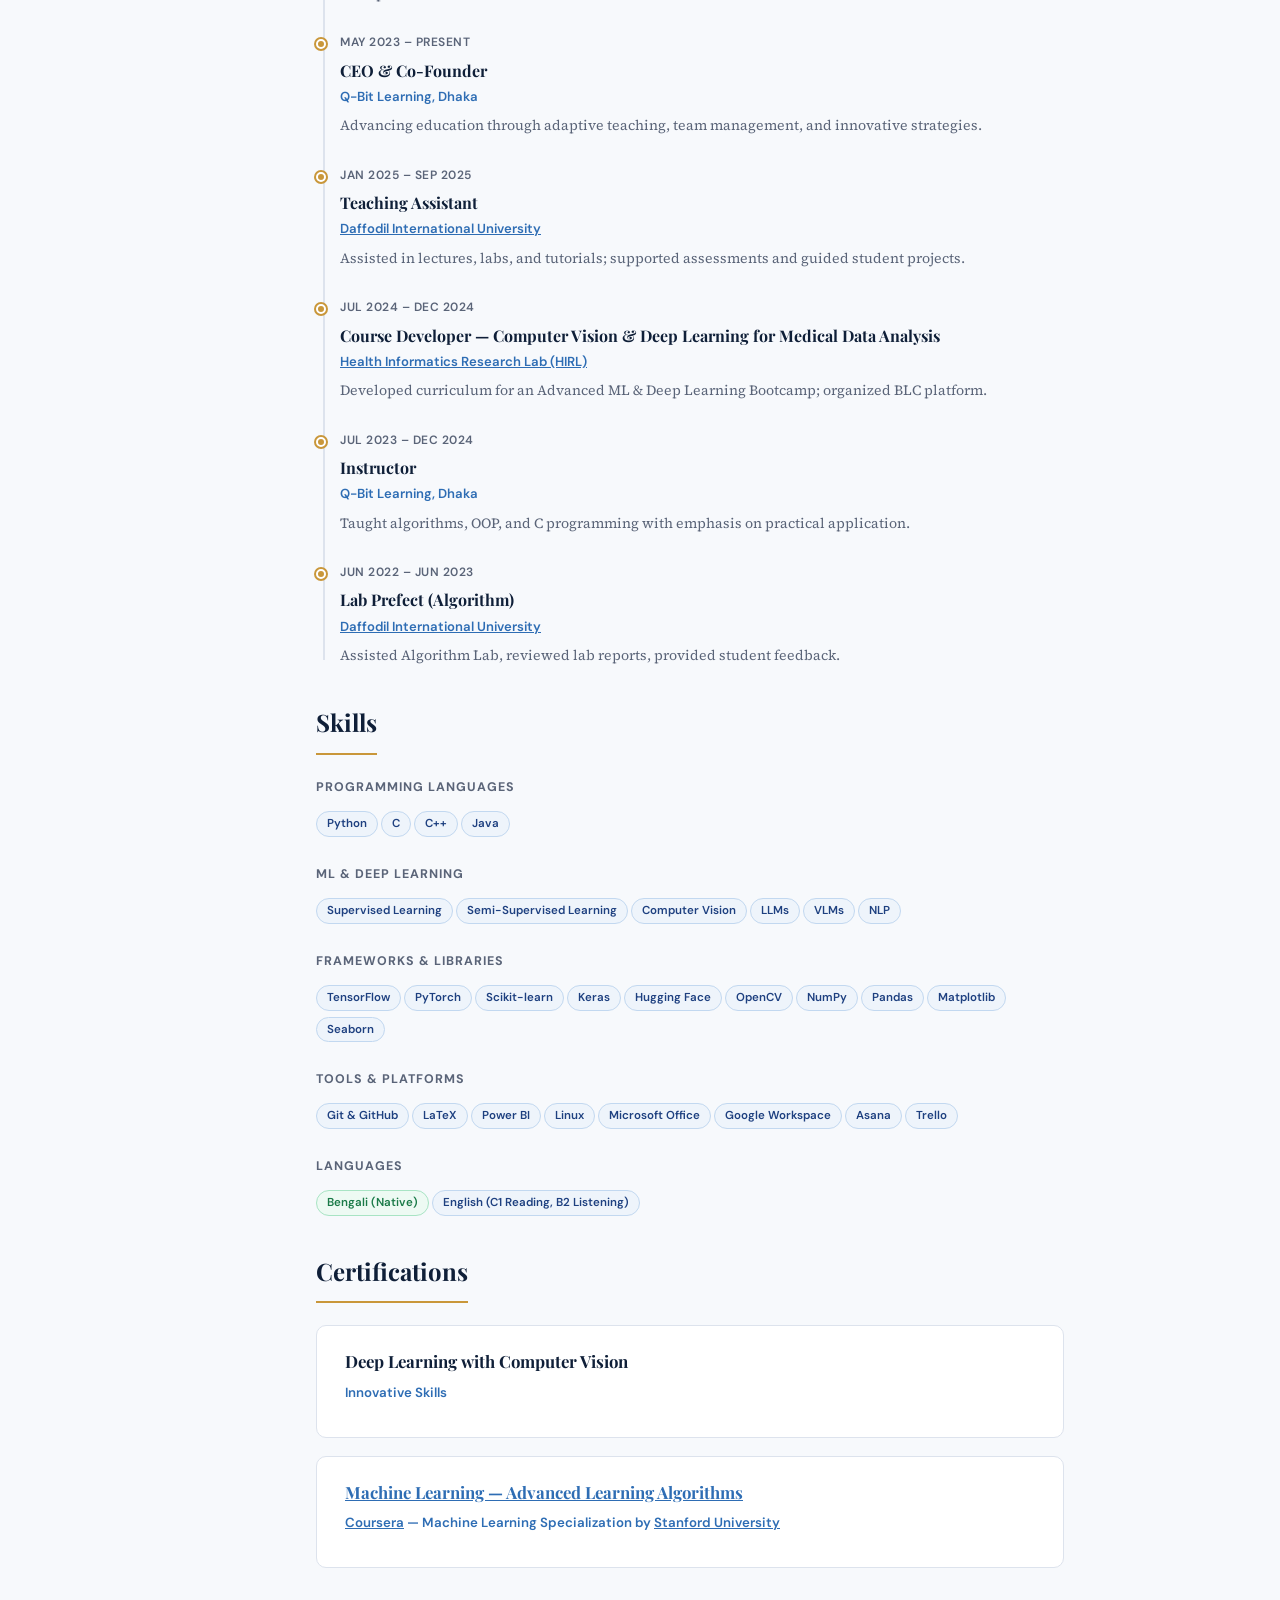
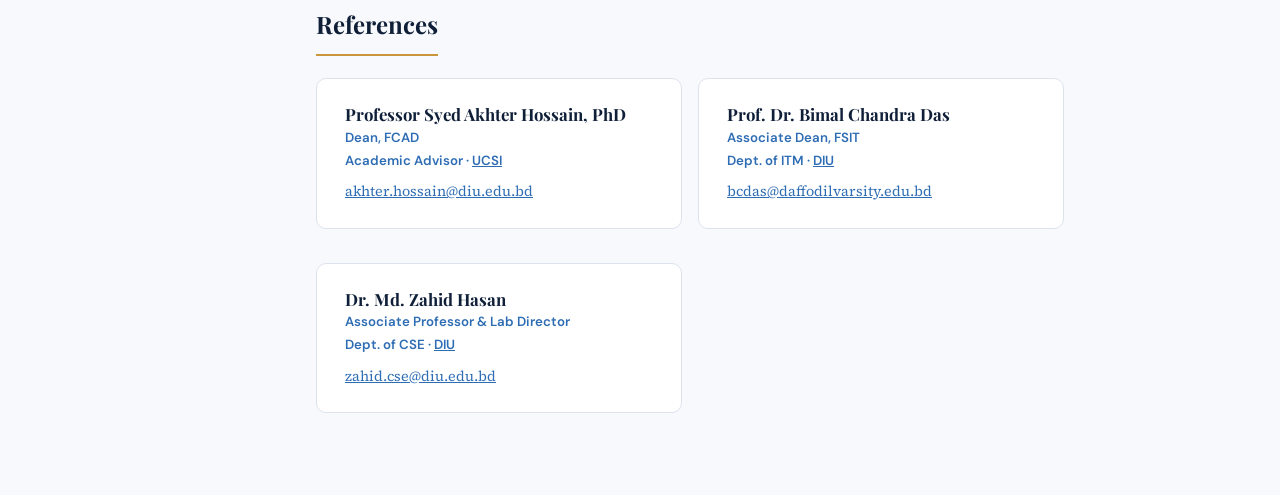
==== commit 4ddd5878: "Add reference for Professor Syed Akhter Hossain" ====
--- a/cv.html
+++ b/cv.html
@@ -134,6 +134,11 @@
       <div style="margin-top:36px;margin-bottom:16px;"><div class="section-title">References</div></div>
       <div style="display:grid;grid-template-columns:repeat(auto-fill,minmax(280px,1fr));gap:16px;">
         <div class="card">
+          <div class="card-title">Professor Syed Akhter Hossain, PhD</div>
+          <div class="card-org">Dean, FCAD <br>Academic Advisor · <a href="https://www.bangladesh.ucsiuniversity.edu.my/professor-syed-akhter-hossain-phd" target="_blank" style="color:var(--accent);">UCSI</a></div>
+          <div class="card-body"><a href="mailto:akhter.hossain@diu.edu.bd" style="color:var(--accent);">akhter.hossain@diu.edu.bd</a></div>
+        </div>
+        <div class="card">
           <div class="card-title">Prof. Dr. Bimal Chandra Das</div>
           <div class="card-org">Associate Dean, FSIT <br>Dept. of ITM · <a href="https://daffodilvarsity.edu.bd/" target="_blank" style="color:var(--accent);">DIU</a></div>
           <div class="card-body"><a href="mailto:bcdas@daffodilvarsity.edu.bd" style="color:var(--accent);">bcdas@daffodilvarsity.edu.bd</a></div>
